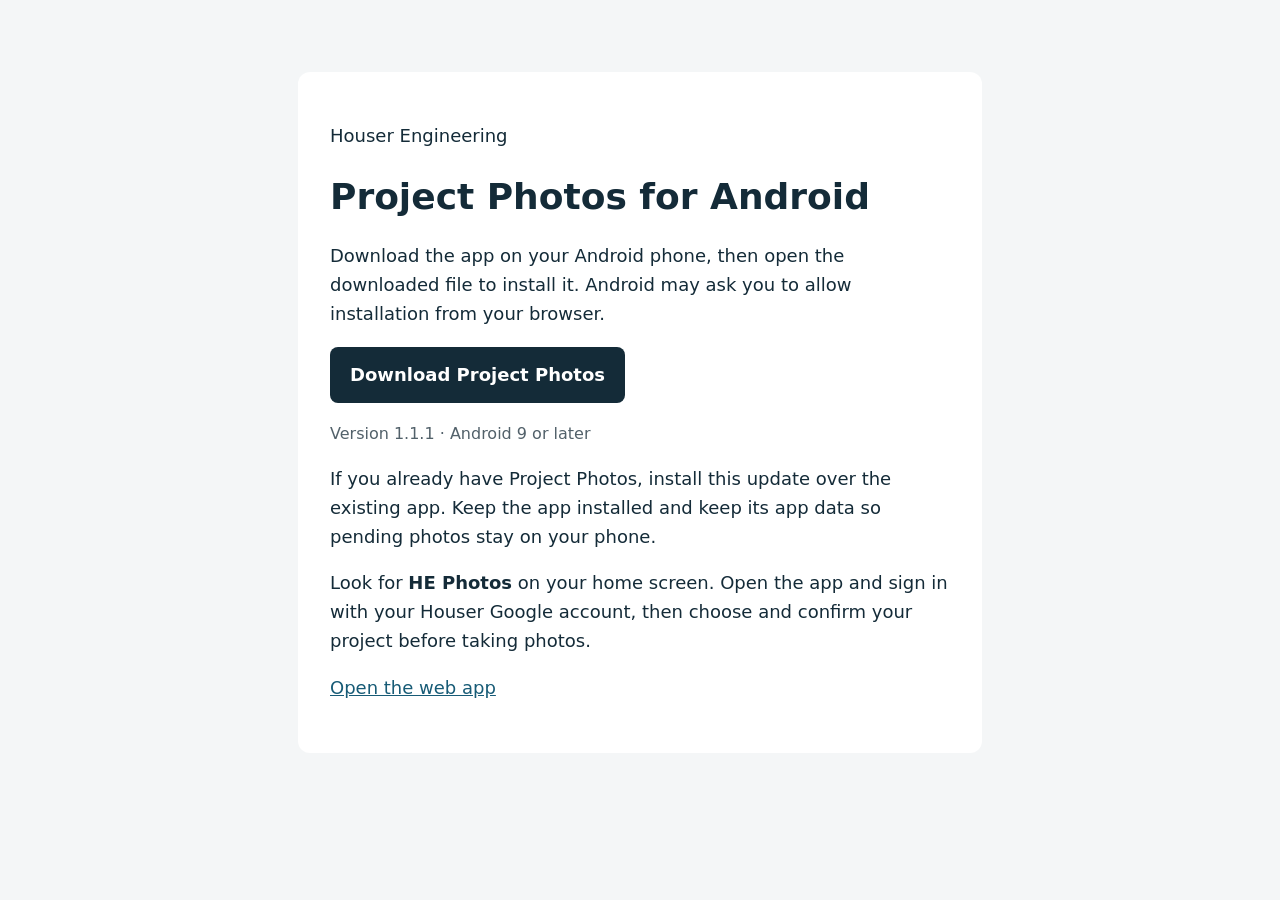
==== site/download.html @ eb9c619d "Publish Project Photos 1.1.1 Android download" ====
<!doctype html>
<html lang="en">
<head>
  <meta charset="utf-8">
  <meta name="viewport" content="width=device-width,initial-scale=1">
  <meta name="theme-color" content="#142b38">
  <title>Download Project Photos · Houser Engineering</title>
  <style>
    body{font:18px/1.6 system-ui,sans-serif;color:#142b38;background:#f4f6f7;margin:0;padding:32px 20px}main{max-width:620px;margin:40px auto;background:white;padding:32px;border-radius:12px}h1{line-height:1.2}a{color:#175b76}.download{display:inline-block;background:#142b38;color:white;padding:14px 20px;border-radius:8px;font-weight:700;text-decoration:none}.download:focus-visible{outline:3px solid #bc6c24;outline-offset:4px}.version{color:#52616a;font-size:16px}code{overflow-wrap:anywhere;font-size:13px}
  </style>
</head>
<body><main>
  <p>Houser Engineering</p>
  <h1>Project Photos for Android</h1>
  <p>Download the app on your Android phone, then open the downloaded file to install it. Android may ask you to allow installation from your browser.</p>
  <p><a class="download" href="./project-photos.apk?v=1.1.1" download>Download Project Photos</a></p>
  <p class="version">Version 1.1.1 · Android 9 or later</p>
  <p>If you already have Project Photos, install this update over the existing app. Keep the app installed and keep its app data so pending photos stay on your phone.</p>
  <p>Look for <strong>HE Photos</strong> on your home screen. Open the app and sign in with your Houser Google account, then choose and confirm your project before taking photos.</p>
  <p><a href="./">Open the web app</a></p>
</main></body>
</html>
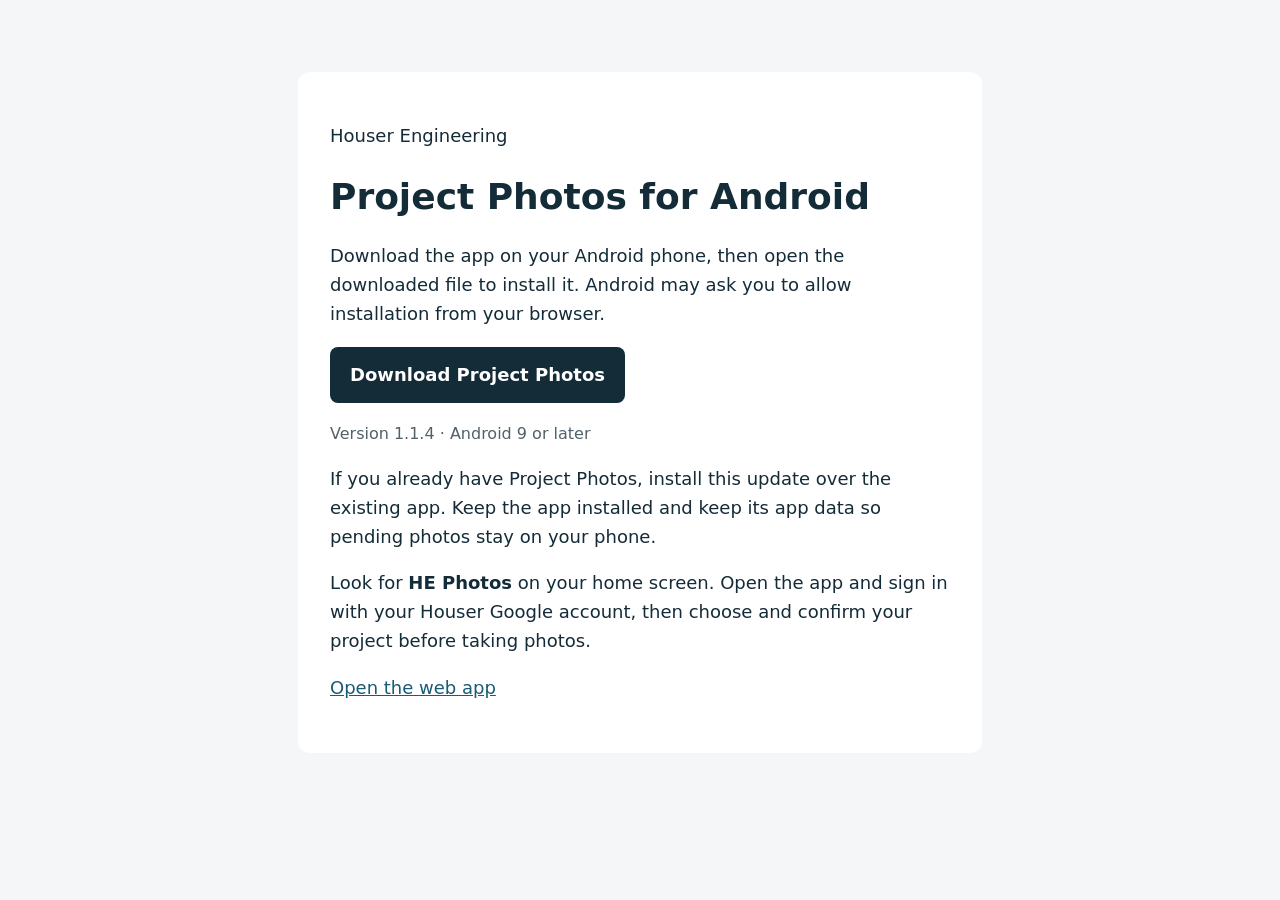
==== commit f20d48c8: "Publish HE Photos 1.1.4 Android update" ====
--- a/site/download.html
+++ b/site/download.html
@@ -13,8 +13,8 @@
   <p>Houser Engineering</p>
   <h1>Project Photos for Android</h1>
   <p>Download the app on your Android phone, then open the downloaded file to install it. Android may ask you to allow installation from your browser.</p>
-  <p><a class="download" href="./project-photos.apk?v=1.1.1" download>Download Project Photos</a></p>
-  <p class="version">Version 1.1.1 · Android 9 or later</p>
+  <p><a class="download" href="./project-photos.apk?v=1.1.4" download>Download Project Photos</a></p>
+  <p class="version">Version 1.1.4 · Android 9 or later</p>
   <p>If you already have Project Photos, install this update over the existing app. Keep the app installed and keep its app data so pending photos stay on your phone.</p>
   <p>Look for <strong>HE Photos</strong> on your home screen. Open the app and sign in with your Houser Google account, then choose and confirm your project before taking photos.</p>
   <p><a href="./">Open the web app</a></p>
